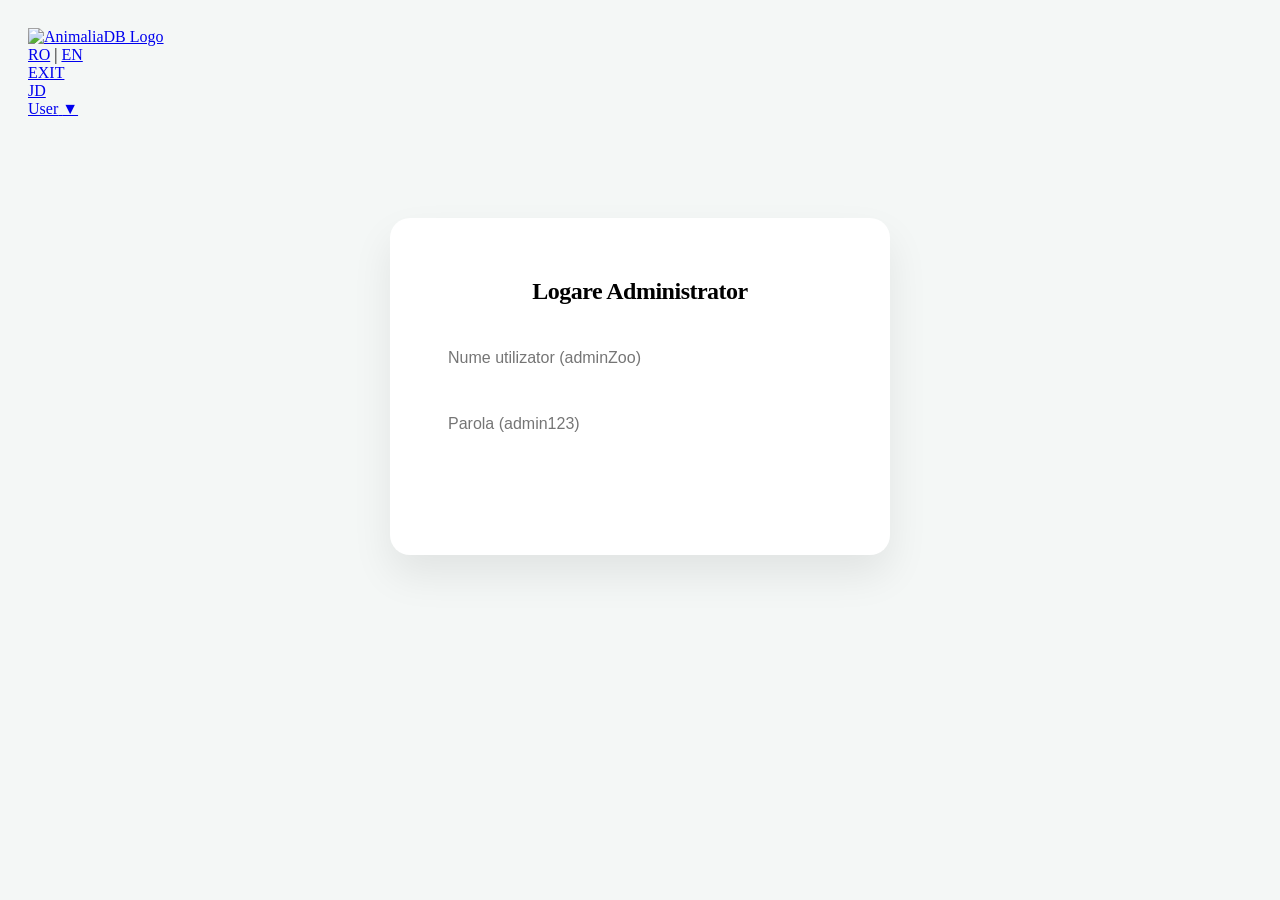
==== frontend/admin.html @ 8c3a8aee "Add files via upload feat: cod HTML pentru pagina admin" ====
<!DOCTYPE html>
<html lang="ro">
<head>
    <meta charset="UTF-8">
    <title>Admin Zoo</title>
    
    <link rel="stylesheet" href="./style/zoo/base.css">
    <link rel="stylesheet" href="./style/zoo/navbar.css">
    <link rel="stylesheet" href="./style/admin/login.css">
    <link rel="stylesheet" href="./style/admin/dashboard.css">
    <link rel="stylesheet" href="./style/admin/form.css">
</head>
<body>

    <nav>
      <a class="logo" href="index.html">
          <img src="./assets/images/logo.png" alt="AnimaliaDB Logo">
      </a>

      <div class="nav-actions">
        <div class="lang-switcher">
          <a href="#" class="active">RO</a>
          <span class="separator">|</span>
          <a href="#">EN</a>
        </div>
        <div class="vertical-divider"></div>
        <a class="btn-exit" href="index.html">EXIT</a>
        <a class="user-profile" href="profile.html">
          <div class="avatar">JD</div>
          <span class="user-name">User</span>
          <span class="dropdown-arrow">▼</span>
        </a>
      </div>
    </nav>

    <div id="login-box" class="box">
        <h2>Logare Administrator</h2>
        <div id="eroare"></div>
        <input type="text" id="username" placeholder="Nume utilizator (adminZoo)">
        <input type="password" id="password" placeholder="Parola (admin123)">
        <button id="btn-login">Intră în cont</button>
    </div>

    <div id="dashboard" class="box">
        
        <div class="admin-actions">
            <h2>Panou de Control C.R.U.D.</h2>
            <div class="export-group">
                <button id="btn-export-json">Exportă JSON</button>
                <button id="btn-export-xml">Exportă XML</button>
            </div>
        </div>
        
        <button id="btn-adauga-animal">+ Adaugă Animal Nou</button>
        
        <div id="zona-formular">
            <h3>Adaugă un animal nou</h3>
            <form id="form-animal">
                
                <div class="form-grid">
                  <input type="text" id="add-nume-pop" placeholder="Denumire populară (ex: Leu)" required>
                  <input type="text" id="add-nume-st" placeholder="Denumire științifică (ex: Panthera leo)" required>
                  
                  <select id="add-clasa" required><option value="">-- Alege Clasa --</option></select>
                  <select id="add-origine" required><option value="">-- Alege Originea --</option></select>
                  <select id="add-regim" required><option value="">-- Alege Regimul --</option></select>
                  <select id="add-statut" required><option value="">-- Alege Statutul --</option></select>
                  <select id="add-clima" required><option value="">-- Alege Clima --</option></select>
                  <select id="add-inmultire" required><option value="">-- Alege Inmulțirea --</option></select>
                </div>

                <textarea id="add-desc-ro" placeholder="Descriere în Română"></textarea>
            
                <div class="form-checks">
                    <label>
                        <input type="checkbox" id="add-blana"> Are blană
                    </label>
                    <label>
                        <input type="checkbox" id="add-dresabil"> Poate fi dresat
                    </label>
                    <label>
                        <input type="checkbox" id="add-periculos"> Este periculos
                    </label>
                </div>

                <input type="text" id="add-imagine" class="input-imagine" placeholder="Nume fișier imagine (ex: leu.png)">

                <div class="form-actions">
                    <button type="submit" id="btn-salveaza">Salvează în Oracle</button>
                    <button type="button" id="btn-anuleaza">Anulează</button>
                </div>
            </form>
        </div>

        <table>
            <thead>
                <tr>
                    <th>ID</th>
                    <th>Nume Popular</th>
                    <th>Clasă</th>
                    <th>Acțiuni</th>
                </tr>
            </thead>
            <tbody id="tabel-animale">
            </tbody>
        </table>
    </div>

    <script src="js/admin.js"></script>
</body>
</html>
---- frontend/style/admin/login.css ----
#login-box {
    max-width: 420px;
    margin: 100px auto;
    background: white;
    padding: 40px;
    border-radius: 20px;
    box-shadow: 0 20px 40px rgba(0,0,0,0.08);
    border: 1px solid var(--border);
}

#login-box h2 {
    font-weight: 800;
    color: var(--primary);
    margin-bottom: 30px;
    letter-spacing: -0.5px;
    text-align: center;
}

#login-box input {
    width: 100%;
    padding: 14px 18px;
    margin-bottom: 20px;
    border: 1.5px solid var(--border);
    border-radius: 12px;
    font-size: 1rem;
    transition: var(--transition);
}

#login-box input:focus {
    outline: none;
    border-color: var(--primary);
    box-shadow: 0 0 0 4px rgba(26, 71, 42, 0.1);
}

#btn-login {
    width: 100%;
    padding: 15px;
    background: var(--primary);
    color: white;
    border: none;
    border-radius: 12px;
    font-weight: 700;
    font-size: 1rem;
    cursor: pointer;
    transition: var(--transition);
}

#btn-login:hover {
    background: var(--primary-light);
    transform: translateY(-2px);
}

#eroare {
    color: #e74c3c; 
    background: #fdf2f2;
    padding: 12px;
    border-radius: 8px;
    margin-bottom: 20px;
    font-size: 0.9rem;
    text-align: center;
    display: none; 
}
---- frontend/style/admin/dashboard.css ----
body {
    background-color: #f4f7f6;
    padding: 20px; 
}

#dashboard {
    max-width: 1200px;
    margin: 40px auto;
    background: white;
    padding: 35px;
    border-radius: 24px;
    box-shadow: var(--shadow-soft);
    border: 1px solid var(--border);
}

#dashboard h2 {
    font-size: 1.8rem;
    font-weight: 800;
    margin-bottom: 30px;
    display: flex;
    align-items: center;
    justify-content: space-between;
}

.admin-actions {
    margin-bottom: 30px;
    display: flex;
    justify-content: space-between;
    align-items: center;
}

#dashboard, #zona-formular {
    display: none;
}

button {
    padding: 12px 24px;
    border: none;
    border-radius: 10px;
    font-weight: 600;
    cursor: pointer;
    transition: var(--transition);
    display: inline-flex;
    align-items: center;
    gap: 8px;
}

button:active { 
    transform: scale(0.98); 
}

table {
    width: 100%;
    border-collapse: separate;
    border-spacing: 0;
    margin-top: 10px;
}

th {
    text-align: left;
    padding: 18px;
    background: #f8fafc;
    color: var(--text-muted);
    font-weight: 700;
    font-size: 0.85rem;
    text-transform: uppercase;
    letter-spacing: 1px;
    border-bottom: 2px solid var(--border);
}

th:first-child { border-top-left-radius: 12px; }
th:last-child { border-top-right-radius: 12px; }

td {
    padding: 18px;
    border-bottom: 1px solid var(--border);
    font-size: 0.95rem;
    color: var(--text-main);
}

tr:hover td {
    background-color: #fcfdfe;
}

.btn-edit {
    background-color: #ebf5ff;
    color: #2980b9;
    padding: 8px 16px;
    margin-right: 8px;
}

.btn-edit:hover {
    background-color: #2980b9;
    color: white;
}

.btn-delete {
    background-color: #fff1f0;
    color: #e74c3c;
    padding: 8px 16px;
}

.btn-delete:hover {
    background-color: #e74c3c;
    color: white;
}

.export-group {
    display: flex;
    gap: 10px;
}
#btn-adauga-animal {
    background-color: #2980b9;
    color: white;
    margin-bottom: 20px;
}
#btn-export-json {
    background-color: #f39c12;
    color: white;
}
#btn-export-xml {
    background-color: #8e44ad;
    color: white;
}
---- frontend/style/admin/form.css ----
#zona-formular {
    background: #f9fbfb ;
    border: 1px dashed var(--primary-light) ;
    padding: 30px;
    margin-bottom: 40px ;
    border-radius: 16px ;
}

#form-animal input, 
#form-animal select, 
#form-animal textarea {
    width: 100%;
    padding: 12px 15px;
    border: 1px solid var(--border);
    border-radius: 10px;
    font-size: 0.95rem;
    background: white;
}

#form-animal input:focus, 
#form-animal select:focus, 
#form-animal textarea:focus {
    outline: none;
    border-color: var(--primary);
}

#form-animal textarea {
    resize: vertical;
    min-height: 100px;
}

.form-checks {
    display: flex;
    gap: 25px;
    margin: 20px 0;
    padding: 15px;
    background: white;
    border-radius: 10px;
    border: 1px solid var(--border);
}

.form-checks label {
    font-size: 0.9rem;
    font-weight: 500;
    cursor: pointer;
    display: flex;
    align-items: center;
    gap: 8px;
}

.form-checks input[type="checkbox"] {
    width: 18px;
    height: 18px;
    accent-color: var(--primary);
}

.form-grid {
    display: grid;
    grid-template-columns: 1fr 1fr;
    gap: 15px;
    margin-bottom: 15px;
}
.input-imagine {
    margin-bottom: 20px;
}
.form-actions {
    display: flex;
    gap: 10px;
}
#btn-salveaza {
    background-color: #27ae60;
    color: white;
}
#btn-anuleaza {
    background-color: #95a5a6;
    color: white;
}
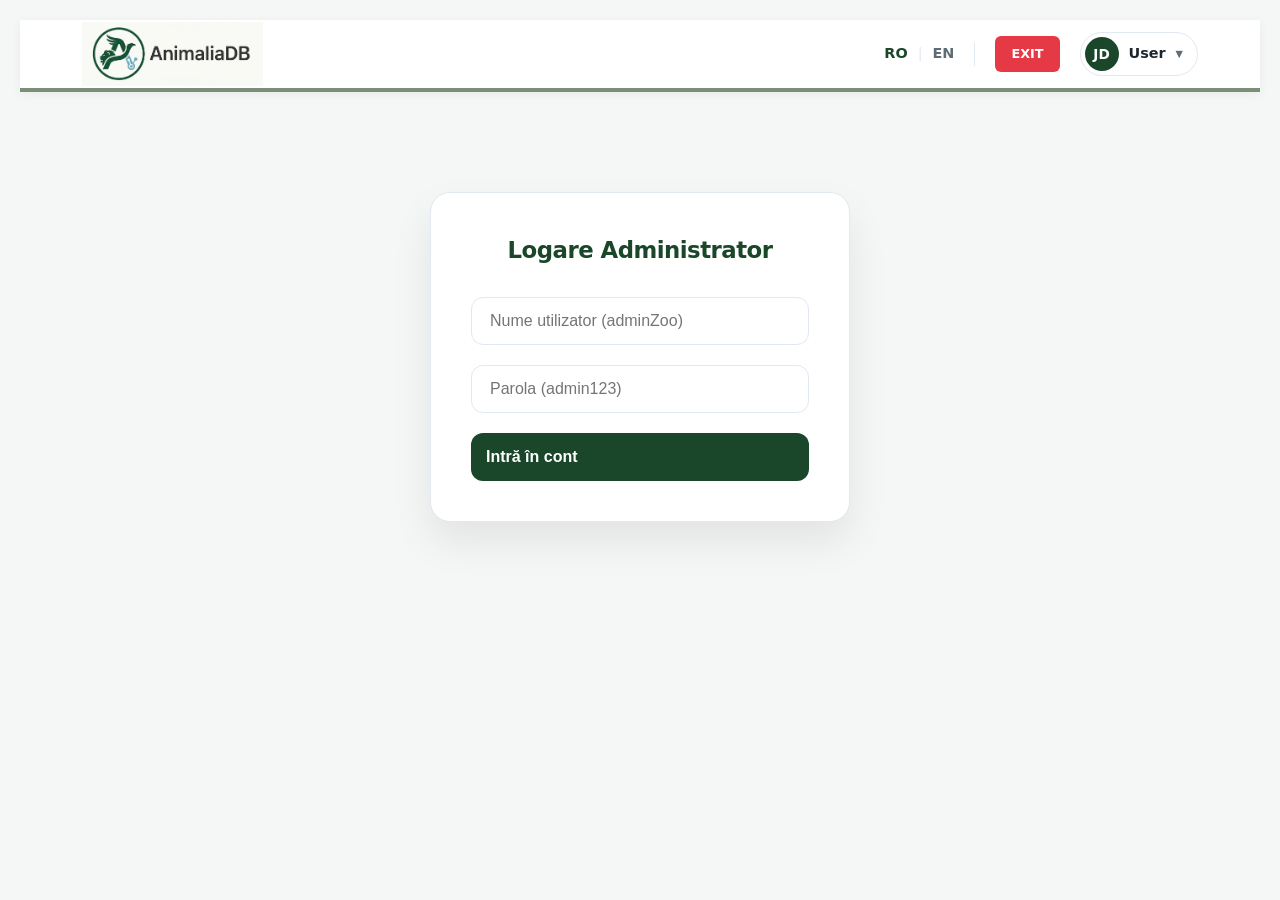
==== commit 589b6696: "feat:adaugat butoan alege fisier pentru import JSON/CSV si designul" ====
--- a/frontend/admin.html
+++ b/frontend/admin.html
@@ -42,17 +42,22 @@
     </div>
 
     <div id="dashboard" class="box">
-        
-        <div class="admin-actions">
-            <h2>Panou de Control C.R.U.D.</h2>
-            <div class="export-group">
-                <button id="btn-export-json">Exportă JSON</button>
-                <button id="btn-export-xml">Exportă XML</button>
+        <div class="admin-header-layout">
+            <div class="header-left">
+                <h2>Panou de Control C.R.U.D.</h2>
+                <button id="btn-adauga-animal">+ Adaugă Animal Nou</button>
             </div>
+
+        <div class="header-right">
+            <label for="file-import" class="btn-alege-fisier">Alege fișier...</label>
+            <input type="file" id="file-import" accept=".json, .xml">
+            <span id="file-name-display">Niciun fișier selectat</span>
+            
+            <button id="btn-import-executa">Importă Date</button>
+            <button id="btn-export-json">Exportă JSON</button>
+            <button id="btn-export-xml">Exportă XML</button>
         </div>
-        
-        <button id="btn-adauga-animal">+ Adaugă Animal Nou</button>
-        
+    </div>
         <div id="zona-formular">
             <h3>Adaugă un animal nou</h3>
             <form id="form-animal">
@@ -107,5 +112,7 @@
     </div>
 
     <script src="js/admin.js"></script>
+    <script src="js/login.js"></script>
+    <script src="js/import_export.js"></script>
 </body>
 </html>
--- a/frontend/style/zoo/base.css
+++ b/frontend/style/zoo/base.css
@@ -0,0 +1,29 @@
+
+:root {
+    --primary: #1a472a;
+    --primary-light: #2d6a4f;
+    --accent: #d4a373;
+    --bg-main: #f8faf9;
+    --text-main: #1b262c;
+    --text-muted: #5e6d75;
+    --border: #e2e8f0;
+    --transition: all 0.3s cubic-bezier(0.4, 0, 0.2, 1);
+}
+
+* {
+    margin: 0;
+    padding: 0;
+    box-sizing: border-box;
+}
+
+body {
+    font-family: 'Plus Jakarta Sans', 'Inter', system-ui, sans-serif;
+    background-color: var(--bg-main);
+    color: var(--text-main);
+    line-height: 1.5;
+    font-size: 0.95rem;
+    display: flex;
+    flex-direction: column;
+    min-height: 100vh; 
+    margin: 0;
+}
--- a/frontend/style/zoo/navbar.css
+++ b/frontend/style/zoo/navbar.css
@@ -0,0 +1,152 @@
+nav {
+    background: #ffffff;
+    border-bottom: 4px solid #7b8e78; 
+    height: 72px;
+    display: flex;
+    align-items: center;
+    justify-content: space-between;
+    padding: 0 5%;
+    position: sticky;
+    top: 0;
+    z-index: 1000;
+    box-shadow: 0 2px 10px rgba(0,0,0,0.05);
+}
+
+nav .logo {
+    font-size: 1.6rem;
+    font-weight: 900;
+    color: var(--primary);
+    text-decoration: none;
+}
+
+nav .logo img {
+    height: 64px;
+    width: auto;  
+    display: block;
+}
+
+.nav-links {
+    display: flex;
+    gap: 30px;
+}
+
+.nav-links a {
+    text-decoration: none;
+    color: var(--text-muted);
+    font-weight: 600;
+    font-size: 0.95rem;
+    transition: var(--transition);
+}
+
+.nav-links a.active, 
+.nav-links a:hover {
+    color: var(--primary);
+}
+
+.nav-actions {
+    display: flex;
+    align-items: center;
+    gap: 20px;
+}
+
+.lang-switcher {
+    display: flex;
+    align-items: center;
+    gap: 10px;
+    font-size: 0.9rem;
+    font-weight: 800;
+}
+
+.lang-switcher a {
+    text-decoration: none;
+    color: var(--text-muted);
+}
+
+.lang-switcher a.active {
+    color: var(--primary);
+}
+
+.lang-switcher .separator {
+    color: var(--border);
+    font-weight: 300;
+}
+
+.vertical-divider {
+    width: 1px;
+    height: 24px;
+    background-color: var(--border);
+}
+
+.btn-admin {
+    background-color: var(--accent);
+    color: white;
+    text-decoration: none;
+    font-weight: 800;
+    font-size: 0.8rem;
+    padding: 8px 16px;
+    border-radius: 6px;
+    text-transform: uppercase;
+    transition: var(--transition);
+}
+
+.btn-exit {
+    background-color: #e63946; 
+    color: white;
+    text-decoration: none;
+    font-weight: 800;
+    font-size: 0.8rem;
+    padding: 8px 16px;
+    border-radius: 6px;
+    text-transform: uppercase;
+    transition: var(--transition);
+}
+
+.btn-exit:hover {
+    background-color: #d62828;
+    transform: translateY(-1px);
+}
+
+.btn-admin:hover {
+    opacity: 0.85;
+    transform: translateY(-1px);
+}
+
+.user-profile {
+    display: flex;
+    align-items: center;
+    gap: 10px;
+    text-decoration: none;
+    color: var(--text-main);
+    border: 1px solid var(--border);
+    padding: 4px 14px 4px 4px;
+    border-radius: 30px;
+    transition: var(--transition);
+}
+
+.user-profile:hover {
+    border-color: var(--primary);
+    box-shadow: 0 2px 8px rgba(0,0,0,0.05);
+}
+
+.user-profile .avatar {
+    background-color: var(--primary);
+    color: white;
+    width: 34px;
+    height: 34px;
+    border-radius: 50%;
+    display: flex;
+    align-items: center;
+    justify-content: center;
+    font-weight: 700;
+    font-size: 0.85rem;
+}
+
+.user-profile .user-name {
+    font-weight: 600;
+    font-size: 0.9rem;
+}
+
+.user-profile .dropdown-arrow {
+    font-size: 0.6rem;
+    color: var(--text-muted);
+}
--- a/frontend/style/admin/dashboard.css
+++ b/frontend/style/admin/dashboard.css
@@ -11,22 +11,6 @@
     border-radius: 24px;
     box-shadow: var(--shadow-soft);
     border: 1px solid var(--border);
-}
-
-#dashboard h2 {
-    font-size: 1.8rem;
-    font-weight: 800;
-    margin-bottom: 30px;
-    display: flex;
-    align-items: center;
-    justify-content: space-between;
-}
-
-.admin-actions {
-    margin-bottom: 30px;
-    display: flex;
-    justify-content: space-between;
-    align-items: center;
 }
 
 #dashboard, #zona-formular {
@@ -105,20 +89,96 @@
     color: white;
 }
 
-.export-group {
-    display: flex;
-    gap: 10px;
+#btn-adauga-animal {
+    background-color:  #1f6391;
+    color: white;
+    width: fit-content;
 }
-#btn-adauga-animal {
-    background-color: #2980b9;
-    color: white;
-    margin-bottom: 20px;
+#btn-adauga-animal:hover { 
+    background-color: #2980b9; 
 }
+
 #btn-export-json {
-    background-color: #f39c12;
+    background-color:  #d68910;
     color: white;
 }
+#btn-export-json:hover { 
+    background-color: #f39c12; 
+}
+
 #btn-export-xml {
-    background-color: #8e44ad;
+    background-color:  #732d91;
     color: white;
+}
+#btn-export-xml:hover { 
+    background-color: #8e44ad; 
+}
+
+.admin-header-layout {
+    display: flex;
+    justify-content: space-between;
+    align-items: flex-start; 
+    margin-bottom: 30px;
+    padding-bottom: 25px;
+    border-bottom: 1px solid var(--border);
+    flex-wrap: wrap;
+    gap: 20px;
+}
+
+.header-left {
+    display: flex;
+    flex-direction: column;
+    gap: 15px; 
+}
+
+.header-left h2 {
+    margin: 0;
+    font-size: 1.8rem;
+    font-weight: 800;
+    color: var(--primary);
+}
+
+.header-right {
+    display: flex;
+    align-items: center;
+    gap: 12px;
+    flex-wrap: wrap;
+    justify-content: flex-end;
+}
+
+#file-import {
+    display: none;
+}
+
+#file-name-display {
+    font-size: 0.85rem;
+    color: var(--text-muted);
+    max-width: 130px;
+    overflow: hidden;
+    text-overflow: ellipsis;
+    white-space: nowrap;
+    margin-right: 5px;
+}
+
+
+.btn-alege-fisier {
+    background-color: #7f8c8d;
+    color: white;
+    padding: 10px 18px;
+    border-radius: 8px;
+    font-size: 0.9rem;
+    font-weight: 600;
+    cursor: pointer;
+    transition: var(--transition); 
+}
+.btn-alege-fisier:hover { 
+    background-color: #5d6465; 
+}
+
+#btn-import-executa { 
+    background-color: #27ae60; 
+    color: white; 
+}
+#btn-import-executa:hover { 
+    background-color: #1e8449; /* Un verde mai închis */
 }
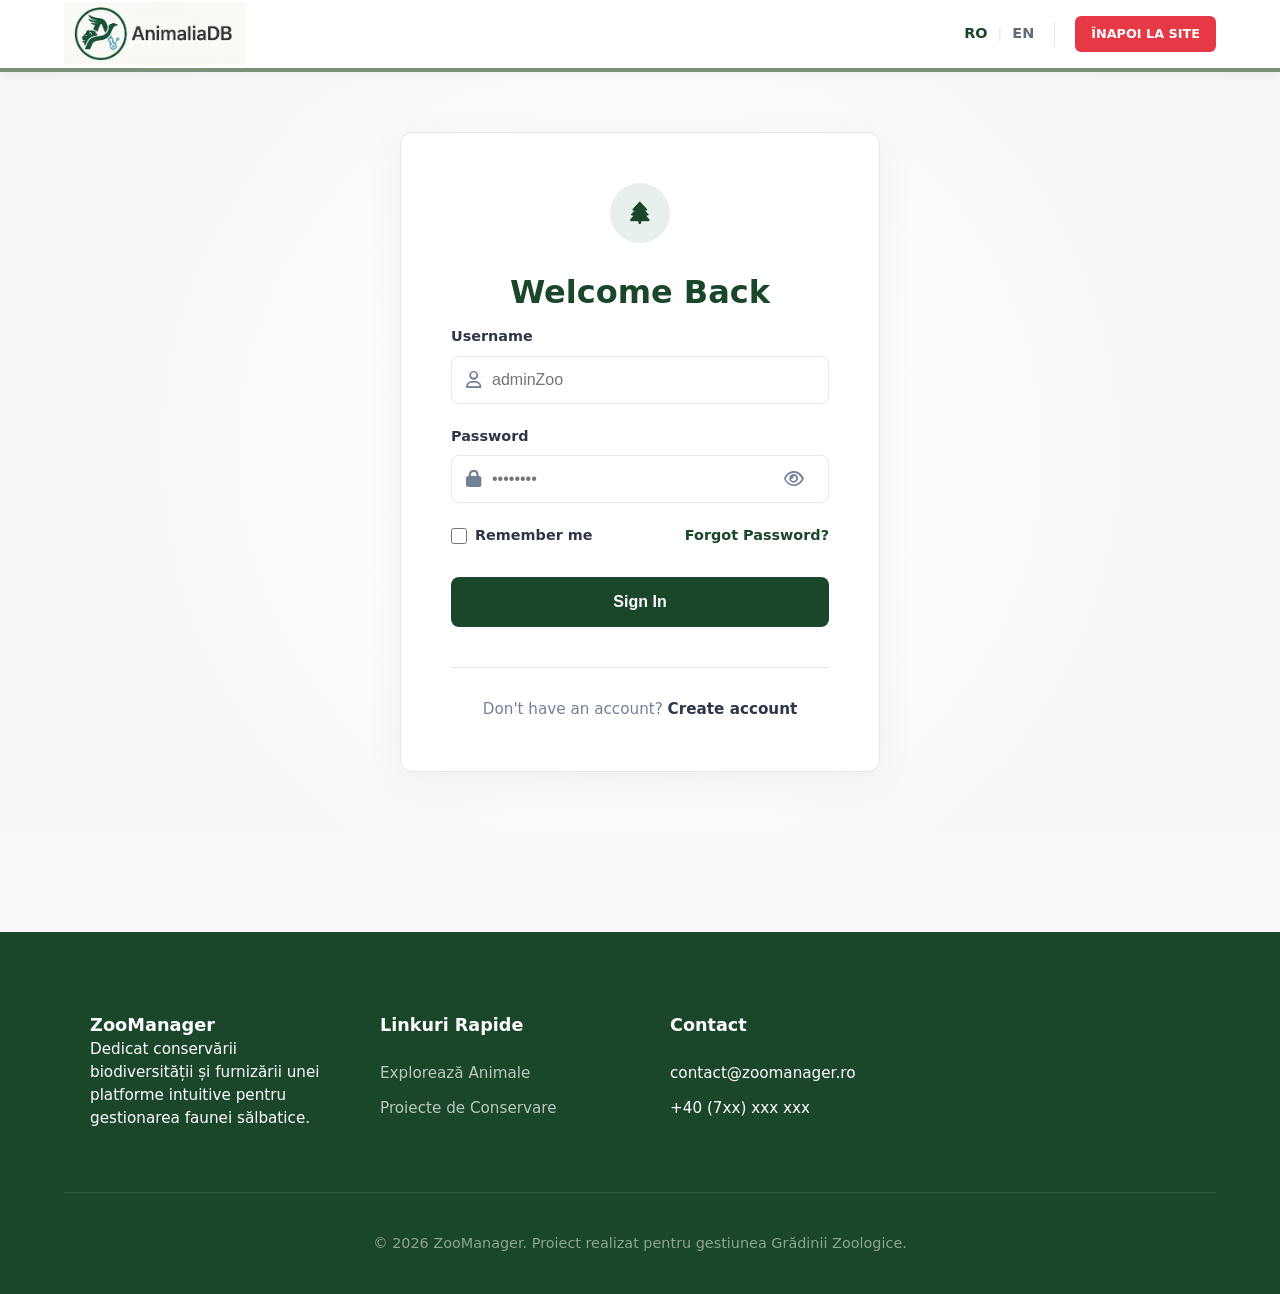
==== commit 934ccb03: "feat:unificare sistem autentificare (JWT) și implementare roluri (admin/user): - implementare JWT pe" ====
--- a/frontend/admin.html
+++ b/frontend/admin.html
@@ -33,19 +33,12 @@
       </div>
     </nav>
 
-    <div id="login-box" class="box">
-        <h2>Logare Administrator</h2>
-        <div id="eroare"></div>
-        <input type="text" id="username" placeholder="Nume utilizator (adminZoo)">
-        <input type="password" id="password" placeholder="Parola (admin123)">
-        <button id="btn-login">Intră în cont</button>
-    </div>
-
     <div id="dashboard" class="box">
         <div class="admin-header-layout">
             <div class="header-left">
                 <h2>Panou de Control C.R.U.D.</h2>
                 <button id="btn-adauga-animal">+ Adaugă Animal Nou</button>
+                <button id="btn-sterge-tot">Șterge Toate Animalele</button>
             </div>
 
         <div class="header-right">
@@ -112,7 +105,6 @@
     </div>
 
     <script src="js/admin.js"></script>
-    <script src="js/login.js"></script>
     <script src="js/import_export.js"></script>
 </body>
 </html>
--- a/frontend/style/zoo/base.css
+++ b/frontend/style/zoo/base.css
@@ -26,4 +26,14 @@
     flex-direction: column;
     min-height: 100vh; 
     margin: 0;
-}+}
+:root {
+    --bg-card: #ffffff;
+    --radius: 18px;
+    --shadow-soft: 0 14px 35px rgba(18, 42, 28, 0.08);
+    --shadow-hover: 0 18px 45px rgba(18, 42, 28, 0.14);
+}
+
+html {
+    scroll-behavior: smooth;
+}
--- a/frontend/style/zoo/navbar.css
+++ b/frontend/style/zoo/navbar.css
@@ -149,4 +149,49 @@
 .user-profile .dropdown-arrow {
     font-size: 0.6rem;
     color: var(--text-muted);
-}+}
+@media (max-width: 980px) {
+    nav {
+        height: auto;
+        min-height: 72px;
+        padding: 12px 4%;
+        flex-wrap: wrap;
+        gap: 12px;
+    }
+
+    .nav-links {
+        order: 3;
+        width: 100%;
+        justify-content: center;
+        gap: 18px;
+        padding-bottom: 4px;
+    }
+
+    .nav-actions {
+        gap: 10px;
+        flex-wrap: wrap;
+        justify-content: flex-end;
+    }
+
+    .user-profile .user-name,
+    .vertical-divider,
+    .lang-switcher {
+        display: none;
+    }
+}
+
+@media (max-width: 560px) {
+    nav .logo img {
+        height: 52px;
+    }
+
+    .nav-links {
+        overflow-x: auto;
+        justify-content: flex-start;
+    }
+
+    .btn-admin {
+        font-size: 0.72rem;
+        padding: 7px 10px;
+    }
+}
--- a/frontend/style/admin/dashboard.css
+++ b/frontend/style/admin/dashboard.css
@@ -13,7 +13,7 @@
     border: 1px solid var(--border);
 }
 
-#dashboard, #zona-formular {
+#zona-formular {
     display: none;
 }
 
@@ -96,6 +96,21 @@
 }
 #btn-adauga-animal:hover { 
     background-color: #2980b9; 
+}
+
+#btn-sterge-tot {
+    background-color:  #c0392b;
+    color: white;
+    border: none;
+    width:max-content;
+    padding: 10px 15px; 
+    border-radius: 5px; 
+    cursor: pointer;
+    transition: background-color 0.3s;
+}
+
+#btn-sterge-tot:hover {
+    background-color: #e74c3c ; 
 }
 
 #btn-export-json {
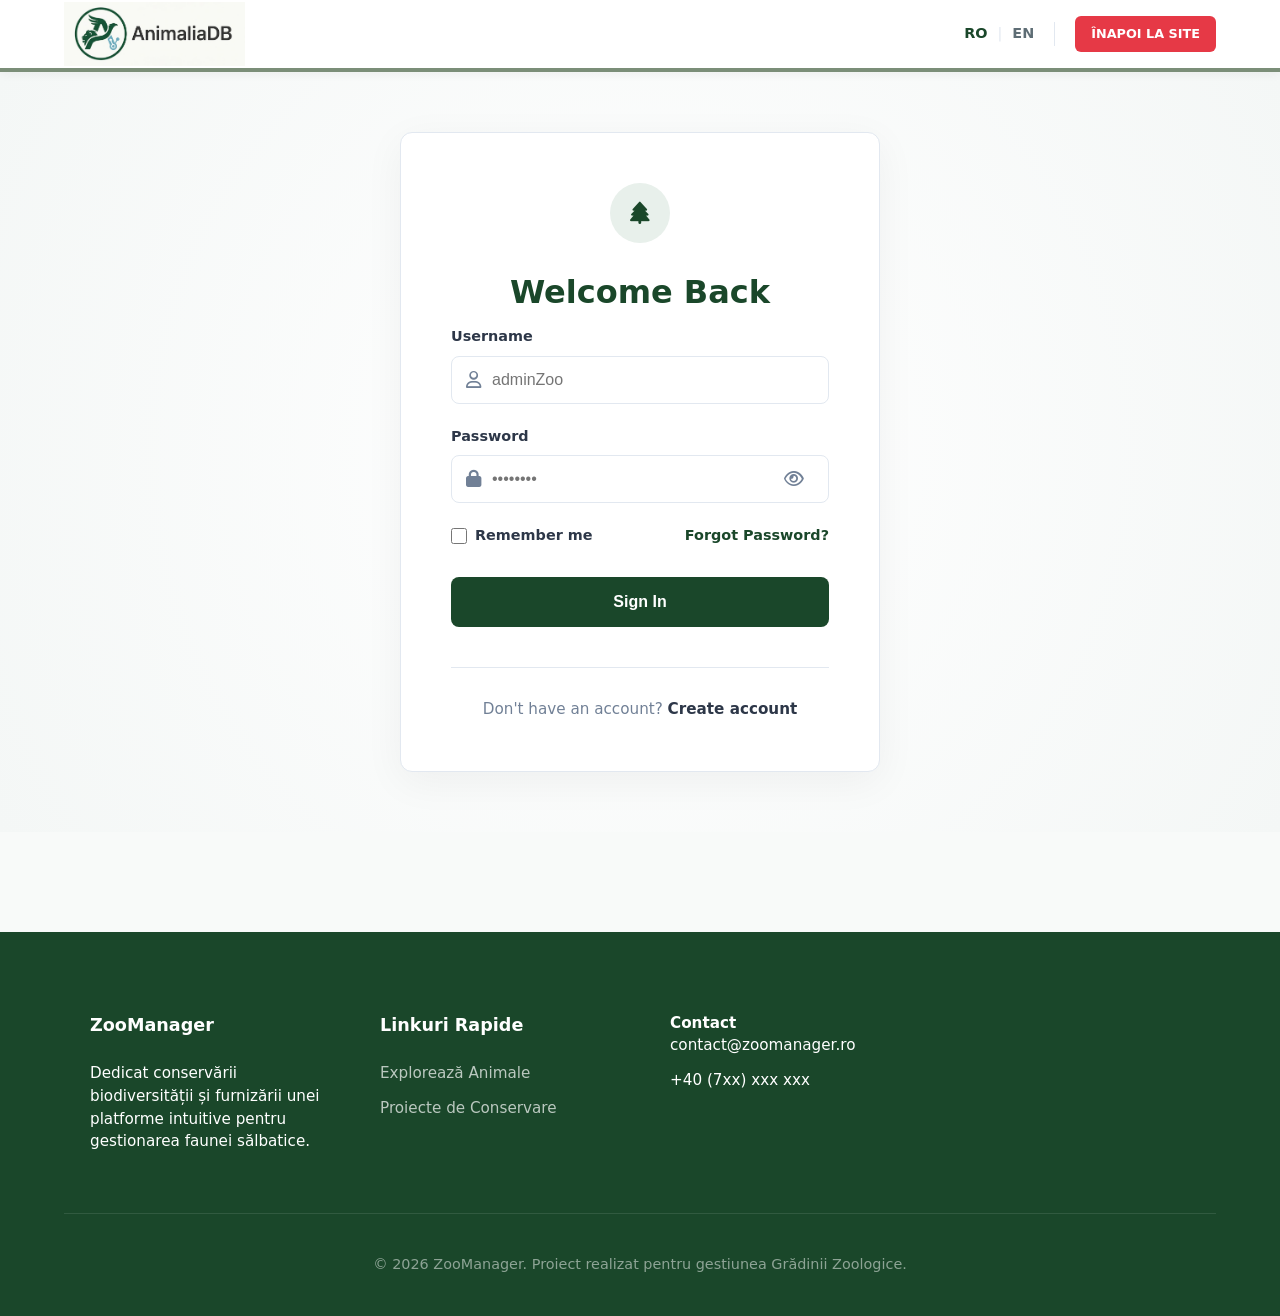
==== commit f9f27e15: "feat:verificare html in W3C" ====
--- a/frontend/admin.html
+++ b/frontend/admin.html
@@ -36,7 +36,7 @@
     <div id="dashboard" class="box">
         <div class="admin-header-layout">
             <div class="header-left">
-                <h2>Panou de Control C.R.U.D.</h2>
+                <h1>Panou de Control C.R.U.D.</h1>
                 <button id="btn-adauga-animal">+ Adaugă Animal Nou</button>
                 <button id="btn-sterge-tot">Șterge Toate Animalele</button>
             </div>
@@ -52,7 +52,7 @@
         </div>
     </div>
         <div id="zona-formular">
-            <h3>Adaugă un animal nou</h3>
+            <h2>Adaugă un animal nou</h2>
             <form id="form-animal">
                 
                 <div class="form-grid">
--- a/frontend/style/admin/dashboard.css
+++ b/frontend/style/admin/dashboard.css
@@ -146,7 +146,7 @@
     gap: 15px; 
 }
 
-.header-left h2 {
+.header-left h1 {
     margin: 0;
     font-size: 1.8rem;
     font-weight: 800;
@@ -195,5 +195,13 @@
     color: white; 
 }
 #btn-import-executa:hover { 
-    background-color: #1e8449; /* Un verde mai închis */
+    background-color: #1e8449;
+}
+
+@media (max-width: 768px) {
+    table {
+        display: block;
+        overflow-x: auto;
+        white-space: nowrap;
+    }
 }
--- a/frontend/style/admin/form.css
+++ b/frontend/style/admin/form.css
@@ -75,4 +75,13 @@
 #btn-anuleaza {
     background-color: #95a5a6;
     color: white;
+}
+@media (max-width: 600px) {
+    .form-grid {
+        grid-template-columns: 1fr;
+    }
+    .form-checks {
+        flex-direction: column;
+        gap: 10px;
+    }
 }
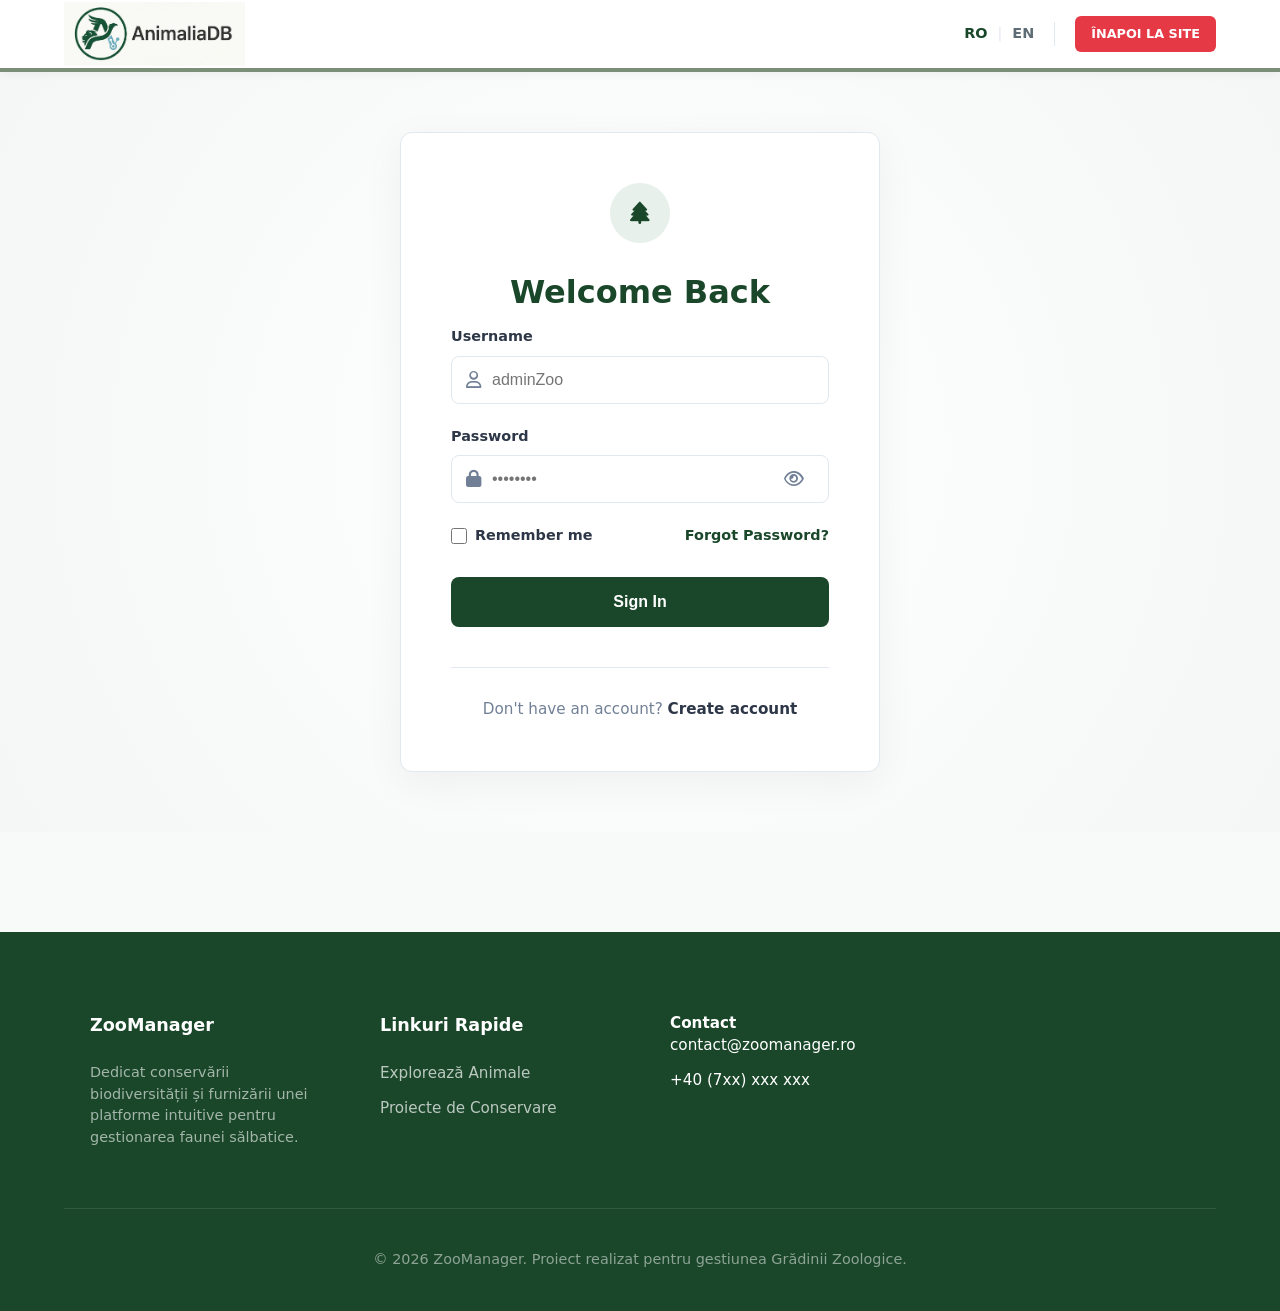
==== commit d6bc00e2: "feat: -implementare relații animale (dușmani naturali și specii înrudite)       -adăugare scripturi " ====
--- a/frontend/admin.html
+++ b/frontend/admin.html
@@ -6,7 +6,7 @@
     
     <link rel="stylesheet" href="./style/zoo/base.css">
     <link rel="stylesheet" href="./style/zoo/navbar.css">
-    <link rel="stylesheet" href="./style/admin/login.css">
+    <link rel="stylesheet" href="./style/user/login.css">
     <link rel="stylesheet" href="./style/admin/dashboard.css">
     <link rel="stylesheet" href="./style/admin/form.css">
 </head>
@@ -14,7 +14,7 @@
 
     <nav>
       <a class="logo" href="index.html">
-          <img src="./assets/images/logo.png" alt="AnimaliaDB Logo">
+          <img src="./assets/logo/logo.png" alt="AnimaliaDB Logo">
       </a>
 
       <div class="nav-actions">
@@ -24,12 +24,11 @@
           <a href="#">EN</a>
         </div>
         <div class="vertical-divider"></div>
-        <a class="btn-exit" href="index.html">EXIT</a>
-        <a class="user-profile" href="profile.html">
-          <div class="avatar">JD</div>
-          <span class="user-name">User</span>
-          <span class="dropdown-arrow">▼</span>
-        </a>
+          <a class="user-profile" href="profile.html">
+              <div class="avatar">AD</div>
+              <span class="user-name">Profil</span>
+              <span class="dropdown-arrow">▼</span>
+          </a>
       </div>
     </nav>
 
@@ -68,6 +67,7 @@
                 </div>
 
                 <textarea id="add-desc-ro" placeholder="Descriere în Română"></textarea>
+                <textarea id="add-desc-en" placeholder="Description in English"></textarea>
             
                 <div class="form-checks">
                     <label>
@@ -103,7 +103,7 @@
             </tbody>
         </table>
     </div>
-
+    <script src="js/auth.js"></script>
     <script src="js/admin.js"></script>
     <script src="js/import_export.js"></script>
 </body>
--- a/frontend/style/user/login.css
+++ b/frontend/style/user/login.css
@@ -0,0 +1,228 @@
+.login-wrapper {
+    display: flex;
+    justify-content: center;
+    align-items: center;
+    padding: 60px 20px;
+    background: radial-gradient(circle at center, #ffffff 0%, #f4f7f6 100%);
+    flex: 1;
+}
+
+.login-card {
+    background: #ffffff;
+    width: 100%;
+    max-width: 480px;
+    padding: 50px;
+    border-radius: 12px;
+    box-shadow: 0 10px 40px rgba(0, 0, 0, 0.05);
+    border: 1px solid #e2e8f0;
+    text-align: center;
+}
+
+.icon-header {
+    display: flex;
+    justify-content: center;
+    margin-bottom: 25px;
+}
+
+.circle-icon {
+    width: 60px;
+    height: 60px;
+    background-color: #e8f0eb;
+    color: #1a472a;
+    border-radius: 50%;
+    display: flex;
+    align-items: center;
+    justify-content: center;
+    font-size: 1.4rem;
+}
+
+.login-card h1 {
+    font-size: 2rem;
+    color: #1a472a;
+    margin-bottom: 10px;
+    font-weight: 800;
+}
+
+.subtitle {
+    color: #718096;
+    font-size: 0.95rem;
+    margin-bottom: 40px;
+    line-height: 1.5;
+}
+
+
+#form-login-modern {
+    text-align: left;
+}
+
+.input-group {
+    margin-bottom: 22px;
+}
+
+.input-group label {
+    display: block;
+    font-size: 0.9rem;
+    font-weight: 600;
+    margin-bottom: 8px;
+    color: #2d3748;
+}
+
+.input-wrapper {
+    position: relative;
+    display: flex;
+    align-items: center;
+}
+
+.input-wrapper input {
+    width: 100%;
+    padding: 14px 40px; 
+    border: 1px solid #e2e8f0;
+    border-radius: 8px;
+    font-size: 1rem;
+    color: #2d3748;
+    transition: all 0.2s ease;
+    background: white;
+}
+
+.input-wrapper input:focus {
+    outline: none;
+    border-color: #1a472a;
+    box-shadow: 0 0 0 3px #e8f0eb;
+}
+
+.icon-left {
+    position: absolute;
+    left: 15px;
+    color: #718096;
+    font-size: 1.1rem;
+}
+
+.icon-right {
+    position: absolute;
+    right: 15px;
+    color: #718096;
+    cursor: pointer;
+    font-size: 1.1rem;
+}
+
+.form-actions {
+    display: flex;
+    justify-content: space-between;
+    align-items: center;
+    margin-bottom: 30px;
+    font-size: 0.9rem;
+    font-weight: 600;
+}
+
+.remember-me {
+    display: flex;
+    align-items: center;
+    gap: 8px;
+    cursor: pointer;
+    color: #2d3748;
+}
+
+.remember-me input {
+    width: 16px;
+    height: 16px;
+    accent-color: #1a472a;
+}
+
+.forgot-link {
+    color: #1a472a;
+    text-decoration: none;
+}
+
+.forgot-link:hover {
+    text-decoration: underline;
+}
+
+.btn-submit {
+    width: 100%;
+    padding: 16px;
+    background-color: #1a472a;
+    color: #ffffff;
+    border: none;
+    border-radius: 8px;
+    font-size: 1rem;
+    font-weight: 700;
+    cursor: pointer;
+    transition: background-color 0.2s;
+}
+
+.btn-submit:hover {
+    background-color: #12331d;
+}
+
+.card-footer {
+    margin-top: 40px;
+    padding-top: 30px;
+    border-top: 1px solid #e2e8f0;
+    font-size: 0.95rem;
+    color: #718096;
+}
+
+.card-footer a {
+    color: #2d3748;
+    font-weight: 700;
+    text-decoration: none;
+}
+
+.auth-message {
+    display: none;
+    padding: 12px 14px;
+    margin-bottom: 18px;
+    border-radius: 8px;
+    font-size: 0.92rem;
+    font-weight: 600;
+    text-align: center;
+}
+
+.auth-message.success {
+    display: block;
+    color: #14532d;
+    background: #dcfce7;
+    border: 1px solid #86efac;
+}
+
+.auth-message.error {
+    display: block;
+    color: #7f1d1d;
+    background: #fee2e2;
+    border: 1px solid #fecaca;
+}
+
+@media (max-width: 640px) {
+    .login-wrapper {
+        padding: 30px 14px;
+    }
+
+    .login-card {
+        padding: 32px 22px;
+    }
+
+    .login-card h1 {
+        font-size: 1.6rem;
+    }
+
+    .form-actions {
+        flex-direction: column;
+        align-items: flex-start;
+        gap: 12px;
+    }
+
+    .input-wrapper input {
+        padding: 13px 38px;
+    }
+}
+
+
+#toggle-password {
+    cursor: pointer;
+    padding: 10px;
+    z-index: 10;
+}
+
+#toggle-password:hover {
+    color: #2980b9;
+}
